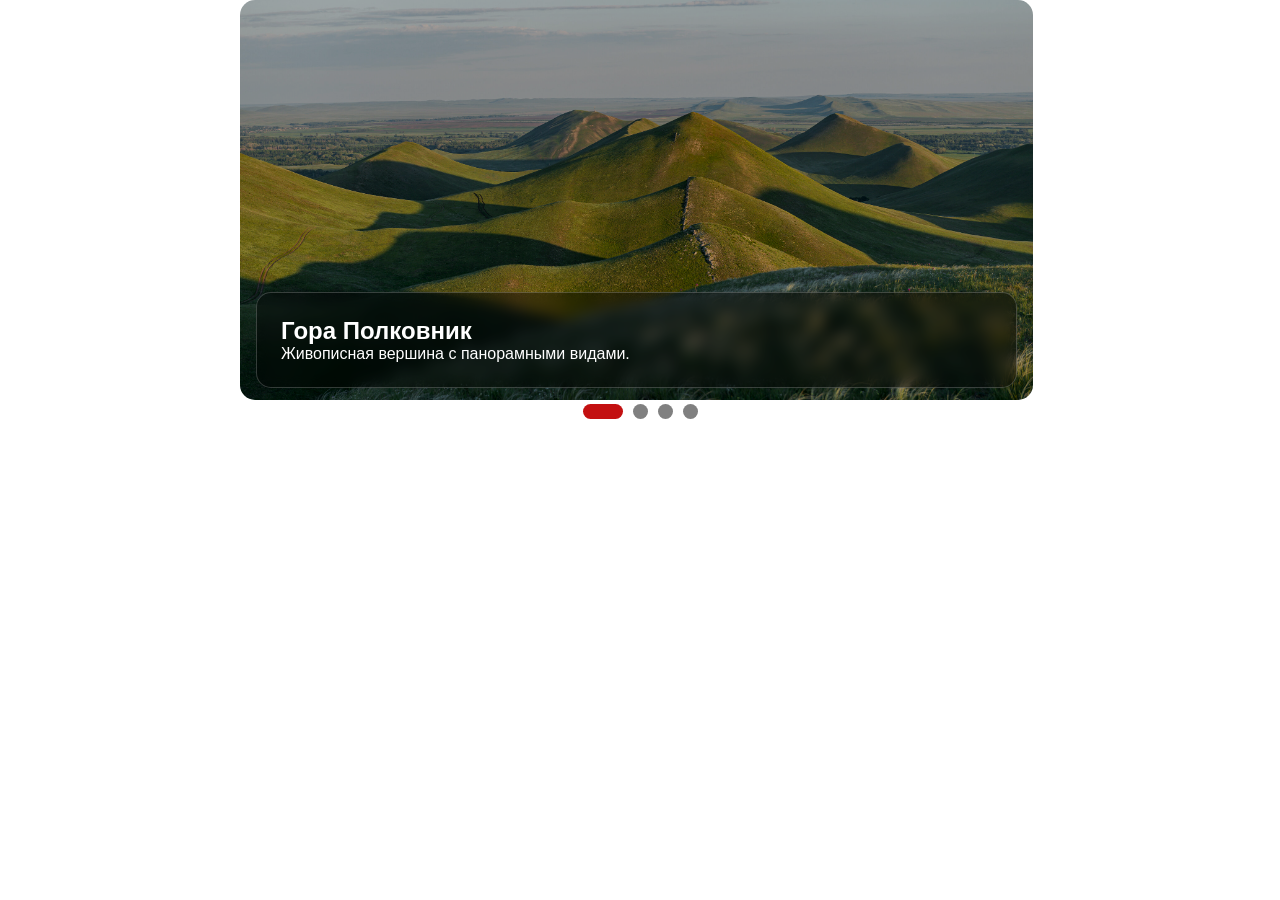
==== index.html @ d5c17374 "init" ====
<!doctype html>
<html lang="en">
  <head>
    <meta charset="UTF-8" />
    <meta name="viewport" content="width=device-width, initial-scale=1.0" />
    <title>Document</title>
    <link rel="stylesheet" href="css/style.css" />
  </head>
  <body>
    <header></header>
    <main>
      <section id="slider-section">
        <div class="slider">
          <input type="radio" name="slide" id="s1" checked />
          <input type="radio" name="slide" id="s2" />
          <input type="radio" name="slide" id="s3" />
          <input type="radio" name="slide" id="s4" />

          <div class="slides">
            <div class="slide">
              <img src="./img/orig.jpg" />
              <div class="text">
                <h2>Гора Полковник</h2>
                <p>Живописная вершина с панорамными видами.</p>
              </div>
            </div>
            <div class="slide">
              <img src="./img/i.webp" />
              <div class="text">
                <h2>Соль-Илецк</h2>
                <p>Известные солёные озёра для отдыха и лечения.</p>
              </div>
            </div>
            <div class="slide">
              <img src="./img/i.webp" />
              <div class="text">
                <h2>Бузулукский бор</h2>
                <p>Уникальный сосновый лес среди степей.</p>
              </div>
            </div>
            <div class="slide">
              <img src="./img/i.webp" />
              <div class="text">
                <h2>Ириклинское водохранилище</h2>
                <p>Популярное место для отдыха у воды.</p>
              </div>
            </div>
          </div>

          <div class="nav">
            <label for="s1"></label>
            <label for="s2"></label>
            <label for="s3"></label>
            <label for="s4"></label>
          </div>
        </div>
      </section>
    </main>
    <footer></footer>
  </body>
</html>
---- css/style.css ----
@import url("./slider.css");
:root {
  --color-accent: #c31011;
  --width-slider: min(90vw, 800px);
  --border-radius: 15px;
}

* {
  margin: 0;
  padding: 0;
  box-sizing: border-box;
}

img {
  border-radius: var(--border-radius);
}

body {
    font-family: 'Segoe UI', Tahoma, Geneva, Verdana, sans-serif;
}
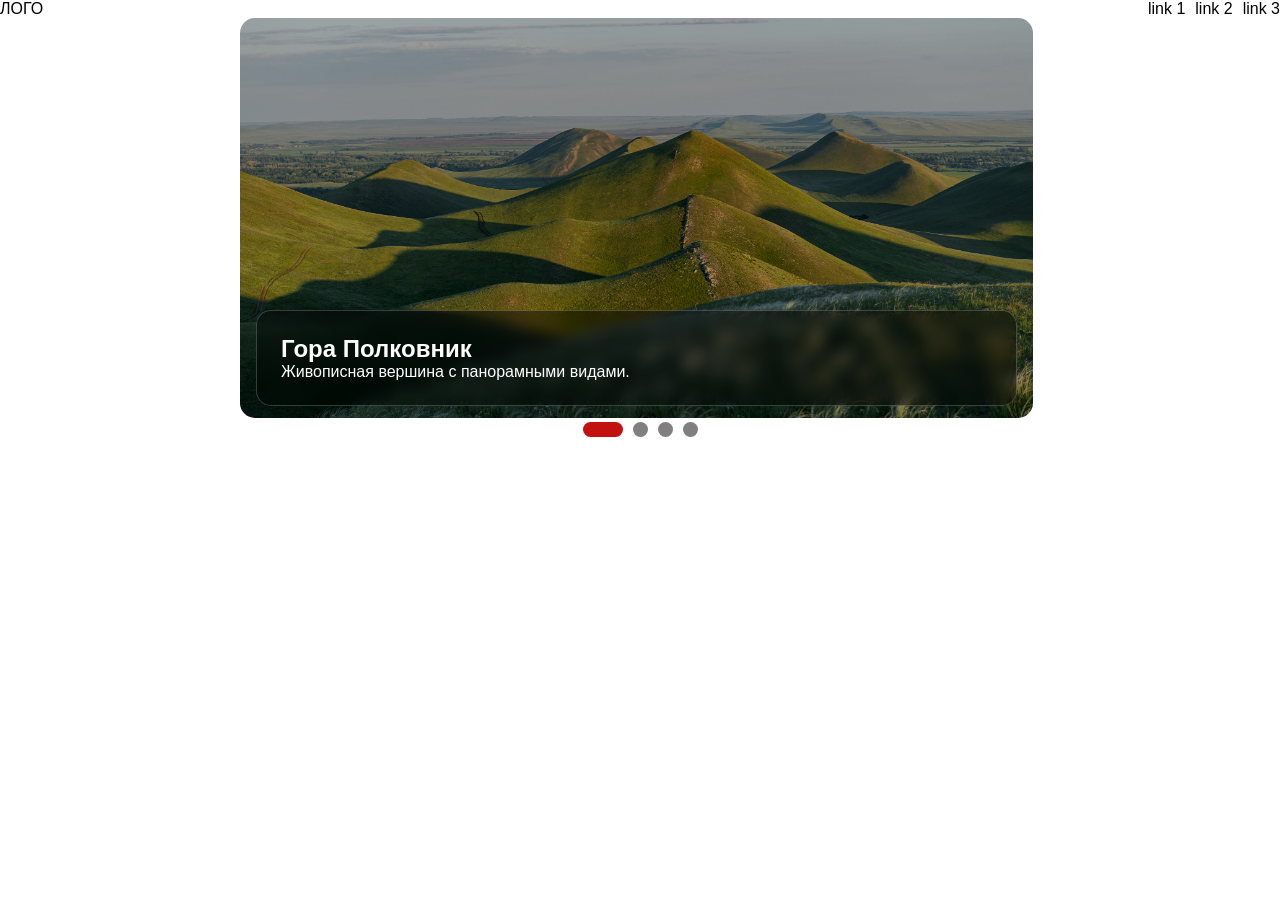
==== commit 61665445: "бургер" ====
--- a/index.html
+++ b/index.html
@@ -7,7 +7,24 @@
     <link rel="stylesheet" href="css/style.css" />
   </head>
   <body>
-    <header></header>
+    <header class="header-section">
+      <div class="">ЛОГО</div>
+      <div class="">
+        <input type="checkbox" name="menu" id="menu" />
+        <label for="menu" class="menu">
+          <span></span>
+          <span></span>
+          <span></span>
+        </label>
+        <nav>
+          <ul>
+            <li>link 1</li>
+            <li>link 2</li>
+            <li>link 3</li>
+          </ul>
+        </nav>
+      </div>
+    </header>
     <main>
       <section id="slider-section">
         <div class="slider">
--- a/css/style.css
+++ b/css/style.css
@@ -16,5 +16,67 @@
 }
 
 body {
-    font-family: 'Segoe UI', Tahoma, Geneva, Verdana, sans-serif;
-}+  font-family: "Segoe UI", Tahoma, Geneva, Verdana, sans-serif;
+}
+
+.header-section {
+  display: flex;
+  align-items: center;
+  justify-content: space-between;
+}
+
+li {
+  list-style: none;
+}
+nav ul {
+  display: flex;
+  gap: 10px;
+}
+.header-section input {
+  display: none;
+}
+
+.header-section span {
+  width: 20px;
+  height: 2px;
+  background-color: var(--color-accent);
+  display: block;
+  border-radius: var(--border-radius);
+  position: relative;
+}
+.header-section span:nth-child(1) {
+  top: 0;
+}
+.header-section span:nth-child(2) {
+  top: 6px;
+}
+.header-section .menu {
+  display: none;
+}
+
+@media (max-width: 700px) {
+  .header-section .menu {
+    display: block;
+    cursor: pointer;
+  }
+
+  nav {
+    display: none;
+  }
+
+  #menu:checked ~ nav {
+    display: block;
+    position: absolute;
+    top: 30px;
+    right: 10px;
+    background: white;
+    padding: 15px;
+    border-radius: var(--border-radius);
+    box-shadow: 0 0 10px rgba(0, 0, 0, 0.2);
+    z-index: 100;
+  }
+
+  nav ul {
+    flex-direction: column;
+  }
+}
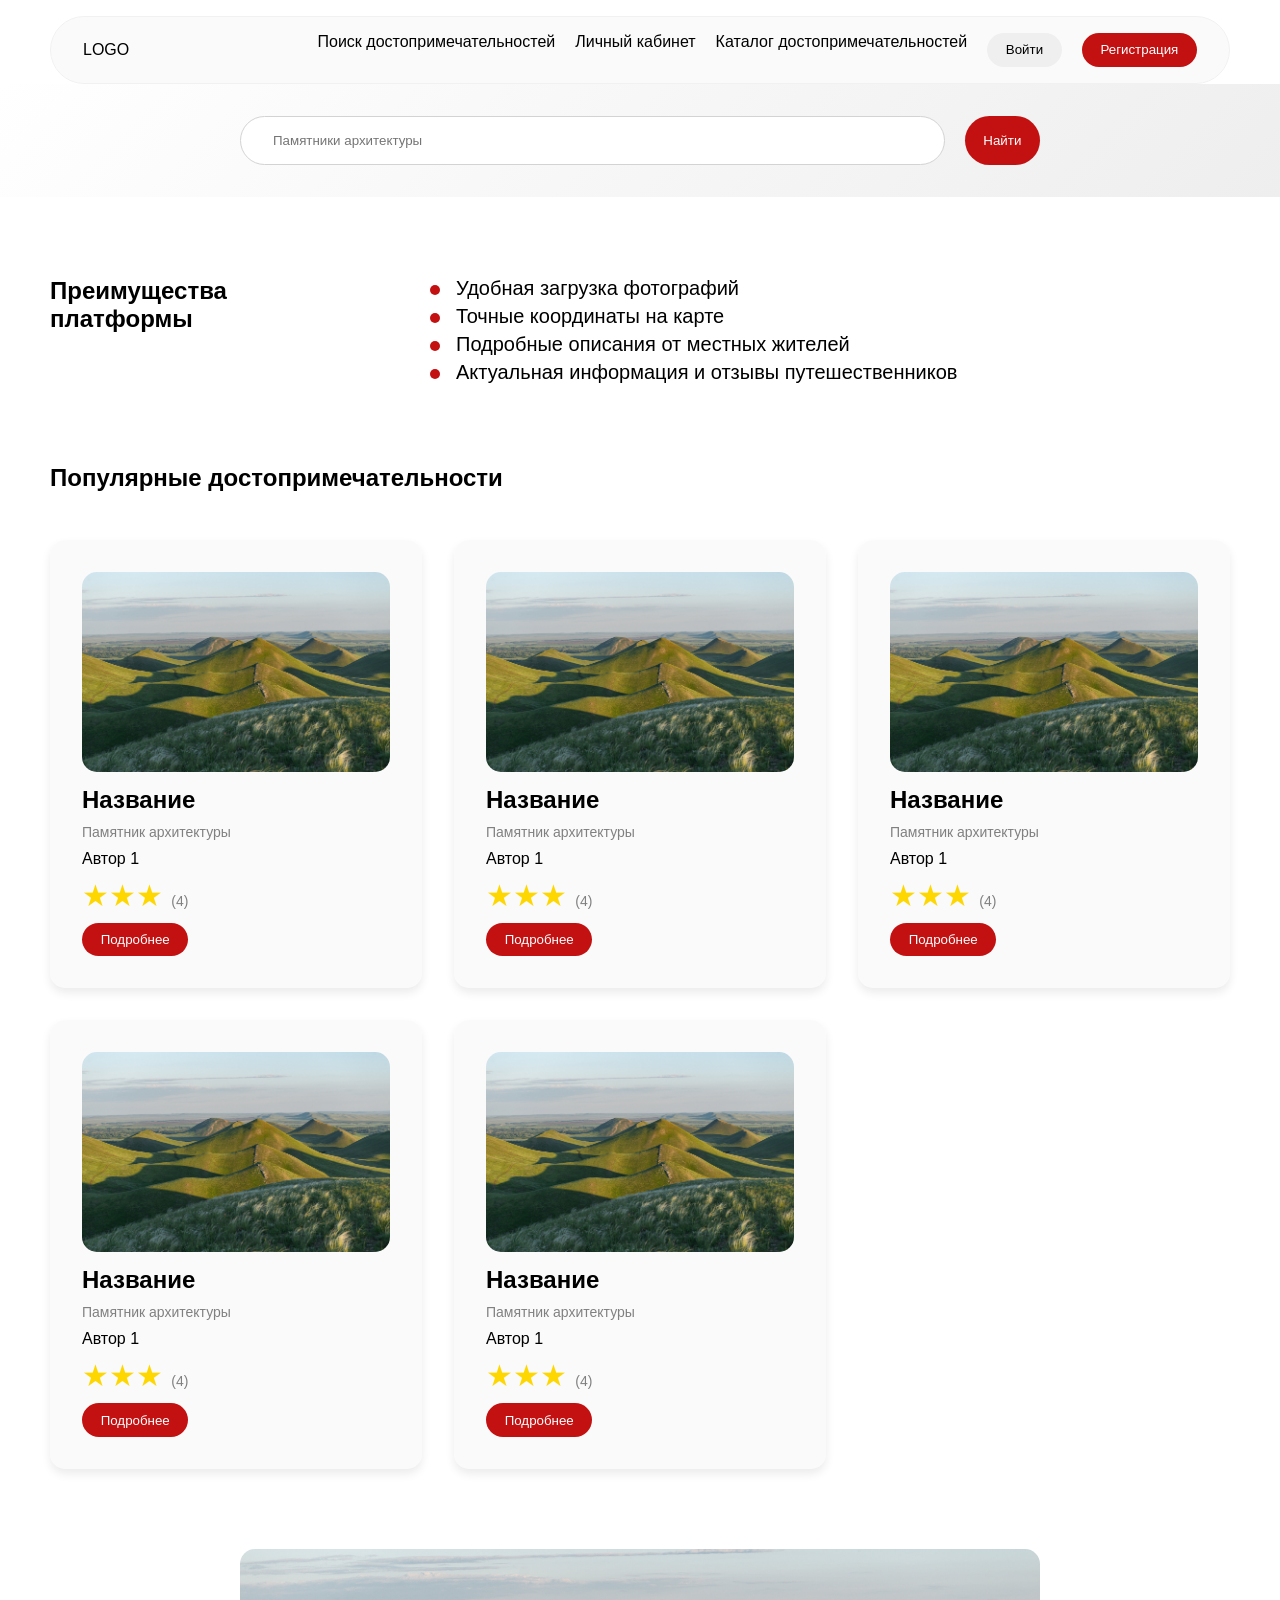
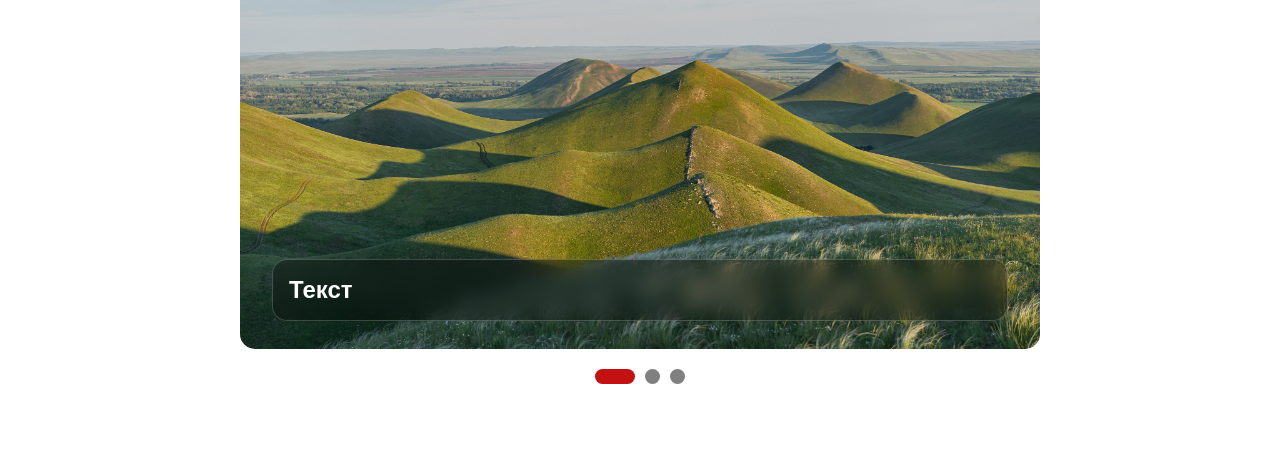
==== commit 6b9712fd: "осмысленный commit" ====
--- a/index.html
+++ b/index.html
@@ -3,72 +3,170 @@
   <head>
     <meta charset="UTF-8" />
     <meta name="viewport" content="width=device-width, initial-scale=1.0" />
-    <title>Document</title>
+    <title>Главная страница</title>
     <link rel="stylesheet" href="css/style.css" />
+    <link rel="stylesheet" href="css/index.css" />
   </head>
   <body>
-    <header class="header-section">
-      <div class="">ЛОГО</div>
-      <div class="">
-        <input type="checkbox" name="menu" id="menu" />
-        <label for="menu" class="menu">
-          <span></span>
-          <span></span>
-          <span></span>
-        </label>
-        <nav>
-          <ul>
-            <li>link 1</li>
-            <li>link 2</li>
-            <li>link 3</li>
-          </ul>
-        </nav>
+    <header>
+      <div class="container">
+        <div id="logo">LOGO</div>
+        <div id="main-nav">
+          <input type="checkbox" name="burger" id="burger" />
+          <label for="burger">
+            <span></span>
+            <span></span>
+            <span></span>
+          </label>
+          <nav>
+            <ul>
+              <li id="go-to-search">
+                <a href="#go-to-search">Поиск достопримечательностей</a>
+              </li>
+              <li id="nav-profile">
+                <a href="./html/profile.html">Личный кабинет</a>
+              </li>
+              <li id="nav-catalog">
+                <a href="./html/catalog.html">Каталог достопримечательностей</a>
+              </li>
+              <li id="nav-login">
+                <a href="/login">
+                  <button>Войти</button>
+                </a>
+              </li>
+              <li id="nav-register">
+                <a href="/register">
+                  <button class="btn-main">Регистрация</button>
+                </a>
+              </li>
+            </ul>
+          </nav>
+        </div>
       </div>
     </header>
     <main>
+      <section id="search-section">
+        <div class="container">
+          <form action="">
+            <input
+              type="search"
+              name="search-input"
+              id="search-input"
+              placeholder="Памятники архитектуры"
+            />
+            <button id="search-button" class="btn-main">Найти</button>
+          </form>
+        </div>
+      </section>
+      <section id="advantages-section">
+        <div class="container">
+          <h1>Преимущества платформы</h1>
+          <ul>
+            <li>Удобная загрузка фотографий</li>
+            <li>Точные координаты на карте</li>
+            <li>Подробные описания от местных жителей</li>
+            <li>Актуальная информация и отзывы путешественников</li>
+          </ul>
+        </div>
+      </section>
+      <section id="popular-section">
+        <div class="container">
+          <h1>Популярные достопримечательности</h1>
+          <div class="popular-grid">
+            <div class="landmark-card">
+              <div class=""><img src="./img/orig.jpg" alt="" /></div>
+              <h2>Название</h2>
+              <p class="secondary">Памятник архитектуры</p>
+              <p>Автор 1</p>
+              <div class="star">
+                &starf;&starf;&starf; <span class="secondary">(4)</span>
+              </div>
+              <a href="./html/landmark.html">
+                <button class="btn-main">Подробнее</button>
+              </a>
+            </div>
+            <div class="landmark-card">
+              <div class=""><img src="./img/orig.jpg" alt="" /></div>
+              <h2>Название</h2>
+              <p class="secondary">Памятник архитектуры</p>
+              <p>Автор 1</p>
+              <div class="star">
+                &starf;&starf;&starf; <span class="secondary">(4)</span>
+              </div>
+              <a href="./html/landmark.html">
+                <button class="btn-main">Подробнее</button>
+              </a>
+            </div>
+            <div class="landmark-card">
+              <div class=""><img src="./img/orig.jpg" alt="" /></div>
+              <h2>Название</h2>
+              <p class="secondary">Памятник архитектуры</p>
+              <p>Автор 1</p>
+              <div class="star">
+                &starf;&starf;&starf; <span class="secondary">(4)</span>
+              </div>
+              <a href="./html/landmark.html">
+                <button class="btn-main">Подробнее</button>
+              </a>
+            </div>
+            <div class="landmark-card">
+              <div class=""><img src="./img/orig.jpg" alt="" /></div>
+              <h2>Название</h2>
+              <p class="secondary">Памятник архитектуры</p>
+              <p>Автор 1</p>
+              <div class="star">
+                &starf;&starf;&starf; <span class="secondary">(4)</span>
+              </div>
+              <a href="./html/landmark.html">
+                <button class="btn-main">Подробнее</button>
+              </a>
+            </div>
+            <div class="landmark-card">
+              <div class=""><img src="./img/orig.jpg" alt="" /></div>
+              <h2>Название</h2>
+              <p class="secondary">Памятник архитектуры</p>
+              <p>Автор 1</p>
+              <div class="star">
+                &starf;&starf;&starf; <span class="secondary">(4)</span>
+              </div>
+              <a href="./html/landmark.html">
+                <button class="btn-main">Подробнее</button>
+              </a>
+            </div>
+          </div>
+        </div>
+      </section>
       <section id="slider-section">
-        <div class="slider">
-          <input type="radio" name="slide" id="s1" checked />
-          <input type="radio" name="slide" id="s2" />
-          <input type="radio" name="slide" id="s3" />
-          <input type="radio" name="slide" id="s4" />
-
-          <div class="slides">
-            <div class="slide">
-              <img src="./img/orig.jpg" />
-              <div class="text">
-                <h2>Гора Полковник</h2>
-                <p>Живописная вершина с панорамными видами.</p>
+        <div class="">
+          <div class="slider">
+            <input type="radio" name="sld" id="s1" checked />
+            <input type="radio" name="sld" id="s2" />
+            <input type="radio" name="sld" id="s3" />
+            <div class="slides">
+              <div class="slide">
+                <img src="./img/orig.jpg" alt="" />
+                <div class="text">
+                  <h1>Текст</h1>
+                </div>
+              </div>
+              <div class="slide">
+                <img src="./img/orig.jpg" alt="" />
+                <div class="text">
+                  <h1>Текст</h1>
+                </div>
+              </div>
+              <div class="slide">
+                <img src="./img/orig.jpg" alt="" />
+                <div class="text">
+                  <h1>Текст</h1>
+                </div>
               </div>
             </div>
-            <div class="slide">
-              <img src="./img/i.webp" />
-              <div class="text">
-                <h2>Соль-Илецк</h2>
-                <p>Известные солёные озёра для отдыха и лечения.</p>
-              </div>
+            <div class="nav">
+              <label for="s1"></label>
+              <label for="s2"></label>
+              <label for="s3"></label>
             </div>
-            <div class="slide">
-              <img src="./img/i.webp" />
-              <div class="text">
-                <h2>Бузулукский бор</h2>
-                <p>Уникальный сосновый лес среди степей.</p>
-              </div>
-            </div>
-            <div class="slide">
-              <img src="./img/i.webp" />
-              <div class="text">
-                <h2>Ириклинское водохранилище</h2>
-                <p>Популярное место для отдыха у воды.</p>
-              </div>
-            </div>
-          </div>
-
-          <div class="nav">
-            <label for="s1"></label>
-            <label for="s2"></label>
-            <label for="s3"></label>
-            <label for="s4"></label>
           </div>
         </div>
       </section>
--- a/css/style.css
+++ b/css/style.css
@@ -1,8 +1,8 @@
-@import url("./slider.css");
 :root {
   --color-accent: #c31011;
   --width-slider: min(90vw, 800px);
   --border-radius: 15px;
+  --slider-width: min(90vw, 800px);
 }
 
 * {
@@ -19,64 +19,55 @@
   font-family: "Segoe UI", Tahoma, Geneva, Verdana, sans-serif;
 }
 
-.header-section {
-  display: flex;
-  align-items: center;
-  justify-content: space-between;
-}
-
 li {
   list-style: none;
 }
-nav ul {
-  display: flex;
-  gap: 10px;
-}
-.header-section input {
-  display: none;
+
+.container {
+  max-width: 1180px;
+  margin: 0 auto;
 }
 
-.header-section span {
-  width: 20px;
-  height: 2px;
-  background-color: var(--color-accent);
-  display: block;
-  border-radius: var(--border-radius);
-  position: relative;
-}
-.header-section span:nth-child(1) {
-  top: 0;
-}
-.header-section span:nth-child(2) {
-  top: 6px;
-}
-.header-section .menu {
-  display: none;
+a {
+  text-decoration: none;
 }
 
-@media (max-width: 700px) {
-  .header-section .menu {
-    display: block;
-    cursor: pointer;
-  }
+button {
+  padding: 0.7em 1.4em;
+  border-radius: calc(infinity * 1px);
+  border: none;
+}
+button:hover {
+  background-color: rgb(230, 230, 230);
+}
 
-  nav {
-    display: none;
-  }
+.btn-main,
+.btn-main:hover {
+  background-color: var(--color-accent);
+  color: white;
+}
+a:hover {
+  color: var(--color-accent);
+}
+input {
+  padding: 0.7em 1.4em;
+  border-radius: calc(infinity * 1px);
+  border: none;
+  outline: none;
+  border: 1px solid rgb(211, 211, 211);
+  width: 100%;
+}
 
-  #menu:checked ~ nav {
-    display: block;
-    position: absolute;
-    top: 30px;
-    right: 10px;
-    background: white;
-    padding: 15px;
-    border-radius: var(--border-radius);
-    box-shadow: 0 0 10px rgba(0, 0, 0, 0.2);
-    z-index: 100;
-  }
+section {
+  margin-bottom: 5rem;
+}
 
-  nav ul {
-    flex-direction: column;
-  }
+.star {
+  color: gold;
+  font-size: 30px;
 }
+
+.secondary {
+  color: gray;
+  font-size: 14px;
+}
--- a/css/index.css
+++ b/css/index.css
@@ -0,0 +1,210 @@
+header .container {
+  display: flex;
+  justify-content: space-between;
+  align-items: center;
+  gap: 10px;
+  border: 1px solid #f1f1f1;
+  border-radius: calc(infinity * 1px);
+  padding: 1rem 2rem;
+  backdrop-filter: blur(10px);
+  background-color: rgba(0, 0, 0, 0.02);
+  margin-top: 1rem;
+}
+
+header ul {
+  display: flex;
+  gap: 20px;
+}
+
+header input#burger {
+  display: none;
+}
+
+header a {
+  color: black;
+}
+
+@media (max-width: 1000px) {
+  header span {
+    display: block;
+    background-color: var(--color-accent);
+    height: 5px;
+    width: 35px;
+    border-radius: var(--border-radius);
+    position: relative;
+  }
+  header span:nth-child(1) {
+    top: -5px;
+  }
+  header span:nth-child(2) {
+    top: 0;
+  }
+  header span:nth-child(3) {
+    top: 5px;
+  }
+  header nav {
+    display: none;
+  }
+  #burger:checked ~ nav {
+    display: block;
+    position: absolute;
+    margin-top: 20px;
+    right: 20px;
+    background-color: white;
+    padding: 1rem;
+    border-radius: var(--border-radius);
+    box-shadow: 5px 0 10px rgba(0, 0, 0, 0.1);
+    min-width: 200px;
+  }
+  header nav ul {
+    display: flex;
+    flex-direction: column;
+    gap: 10px;
+  }
+}
+
+#search-section {
+  background: linear-gradient(
+    135deg,
+    rgb(255, 255, 255) 0%,
+    rgb(238, 238, 238) 100%
+  );
+  padding: 2rem 0;
+}
+#search-section form {
+  display: flex;
+  gap: 20px;
+  max-width: 800px;
+  margin: auto;
+}
+#search-section form input {
+  padding: 1rem 2rem;
+}
+
+#advantages-section .container {
+  display: flex;
+  flex-direction: 2rem;
+  gap: 5rem;
+}
+#advantages-section h1 {
+  max-width: 300px;
+}
+#advantages-section ul {
+  display: flex;
+  flex-direction: column;
+  gap: 5px;
+  font-size: 20px;
+}
+#advantages-section li::before {
+  content: "";
+  width: 10px;
+  height: 10px;
+  background-color: var(--color-accent);
+  display: inline-block;
+  margin-right: 1rem;
+  border-radius: 50%;
+}
+.landmark-card {
+  display: flex;
+  flex-direction: column;
+  gap: 10px;
+  background-color: rgba(0, 0, 0, 0.02);
+  box-shadow: 0 5px 10px rgba(0, 0, 0, 0.08);
+  border-radius: var(--border-radius);
+  padding: 2rem;
+}
+.landmark-card img {
+  height: 200px;
+  width: 100%;
+  object-fit: cover;
+}
+.popular-grid {
+  display: grid;
+  grid-template-columns: repeat(auto-fit, minmax(300px, 1fr));
+  gap: 2rem;
+  margin-top: 3rem;
+}
+
+.slider {
+  max-width: var(--slider-width);
+  overflow: hidden;
+  margin: 0 auto;
+}
+
+.slides {
+  width: 400%;
+  display: flex;
+  gap: 10px;
+  transition: 0.8s;
+}
+.slide {
+  width: 100%;
+  position: relative;
+  max-width: var(--slider-width);
+}
+.slide img {
+  height: 400px;
+  width: 100%;
+  object-fit: cover;
+}
+.slide .text {
+  position: absolute;
+  bottom: 0;
+  right: 0;
+  left: 0;
+  margin: 2rem;
+  color: white;
+  background-color: rgba(0, 0, 0, 0.3);
+  padding: 1rem;
+  border-radius: var(--border-radius);
+  backdrop-filter: blur(10px);
+  border: 1px solid rgba(255, 255, 255, 0.2);
+}
+.nav {
+  display: flex;
+  align-items: center;
+  justify-content: center;
+  gap: 10px;
+  margin-top: 1rem;
+}
+.nav label {
+  background-color: gray;
+  border-radius: calc(infinity * 1px);
+  transition: width 0.1s ease-in;
+  display: block;
+  width: 15px;
+  height: 15px;
+}
+.slider input {
+  display: none;
+}
+
+#s1:checked ~ .slides {
+  transform: translateX(0);
+}
+#s2:checked ~ .slides {
+  transform: translateX(calc(var(--slider-width) * -1));
+}
+#s3:checked ~ .slides {
+  transform: translateX(calc((2 * var(--slider-width) * -1) - 10px));
+}
+
+#s1:checked ~ .nav label[for="s1"],
+#s2:checked ~ .nav label[for="s2"],
+#s3:checked ~ .nav label[for="s3"] {
+  background: var(--color-accent);
+  width: 40px;
+}
+
+@media print {
+    header {
+        display: none;
+    }
+    img, .star {
+        filter: grayscale(1) !important;
+    }
+    body {
+        color: gray;
+    }
+    
+}
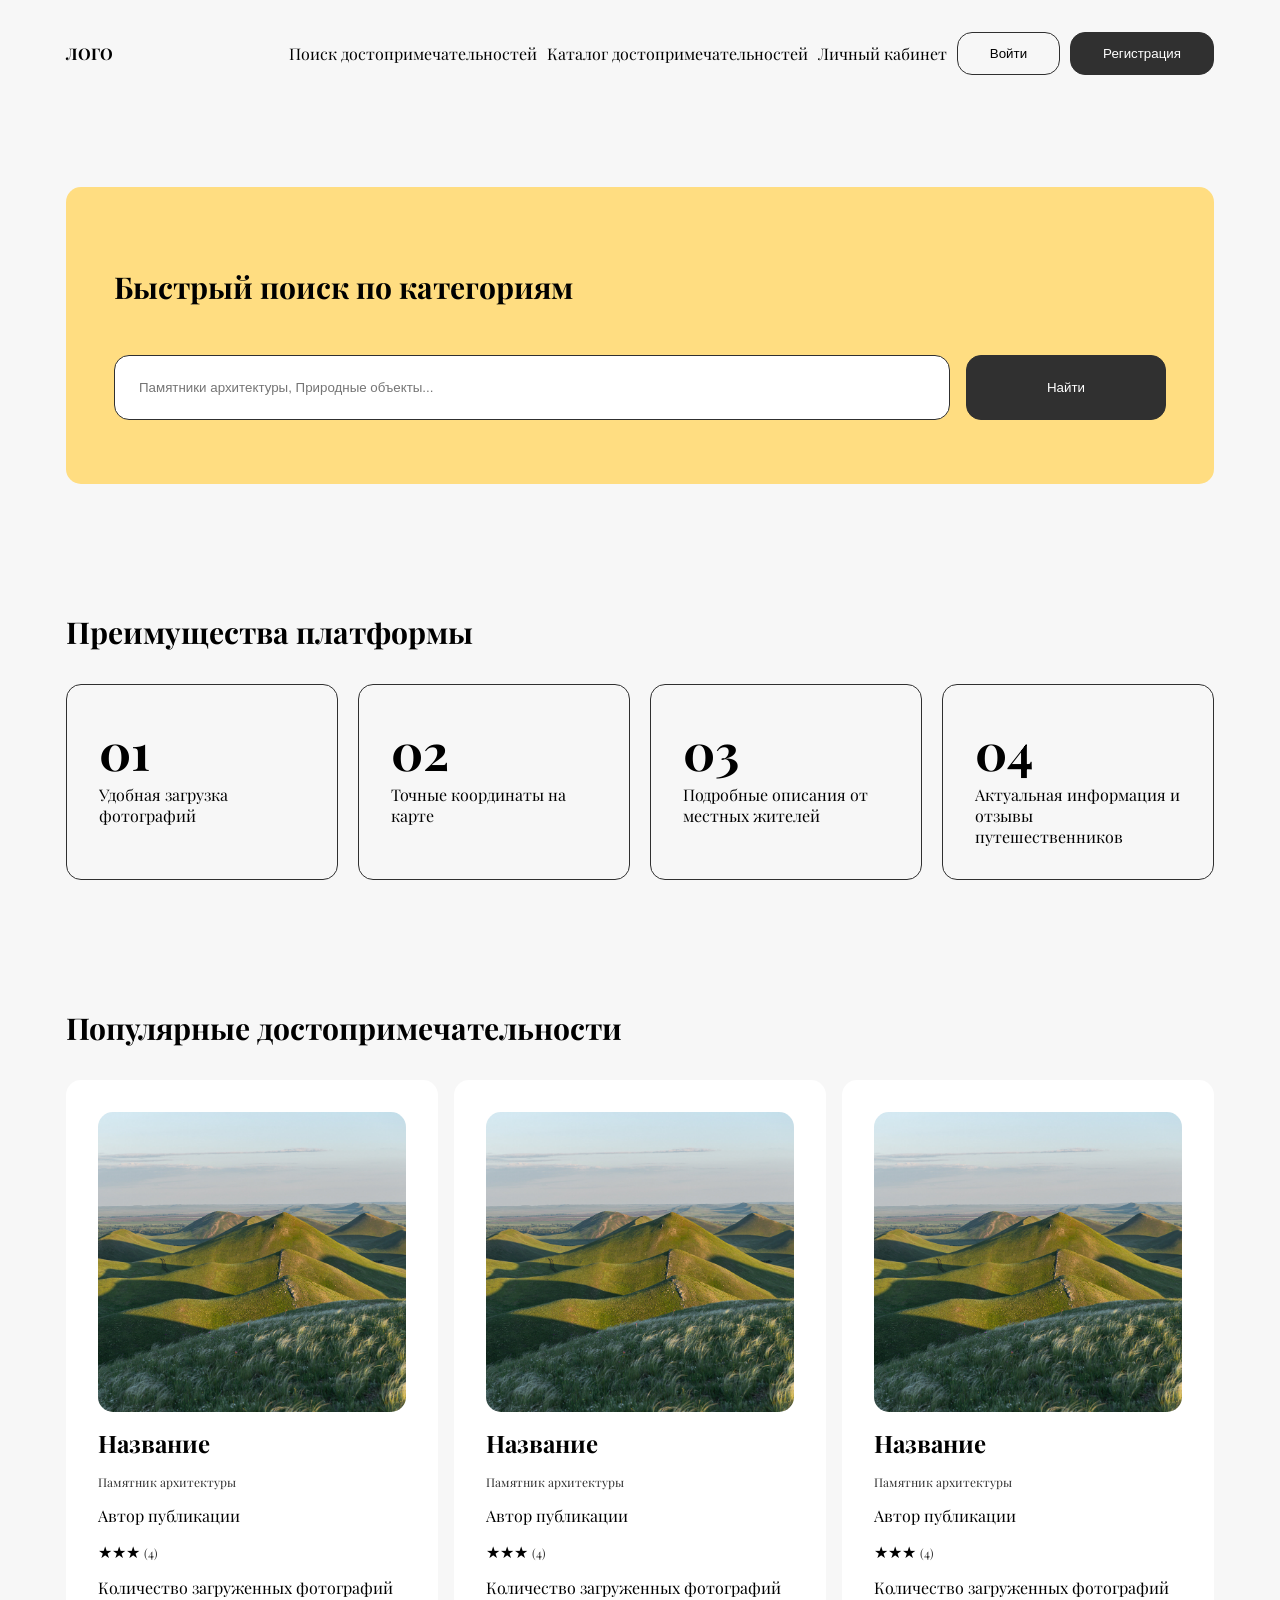
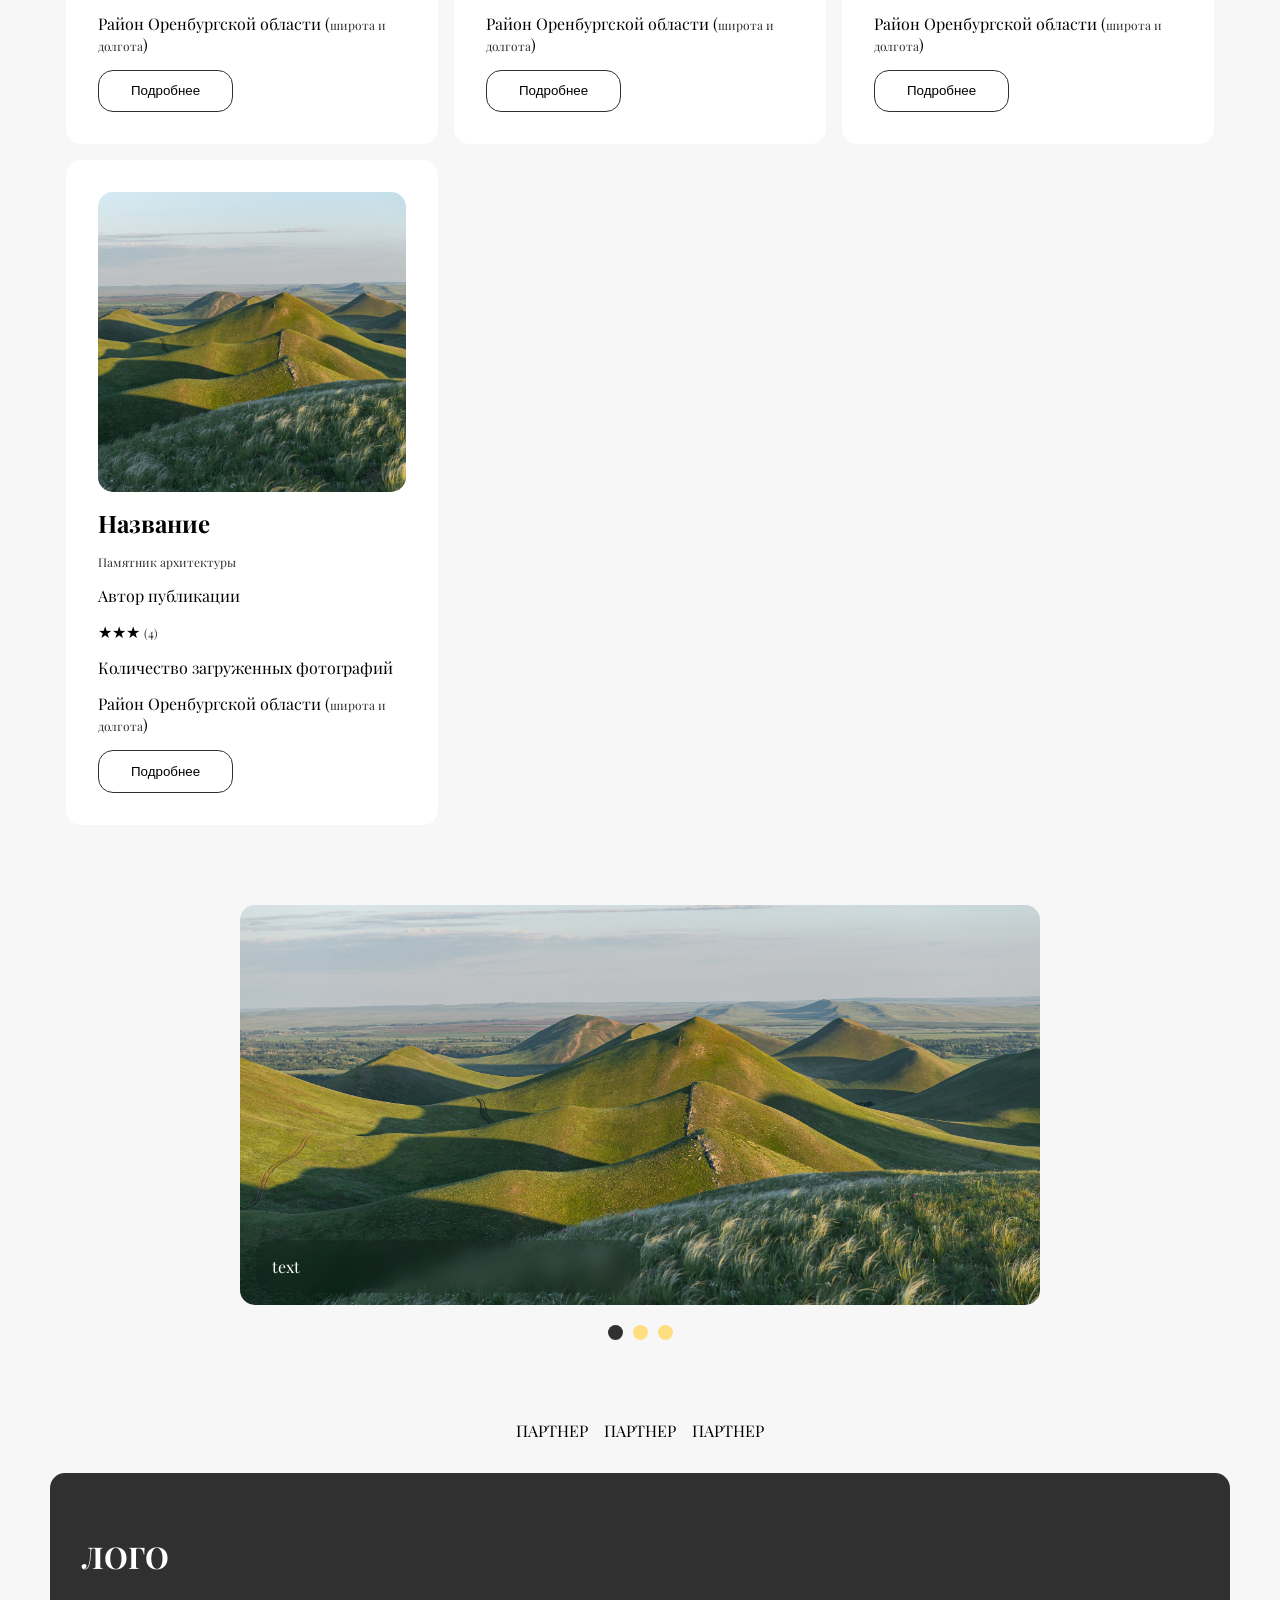
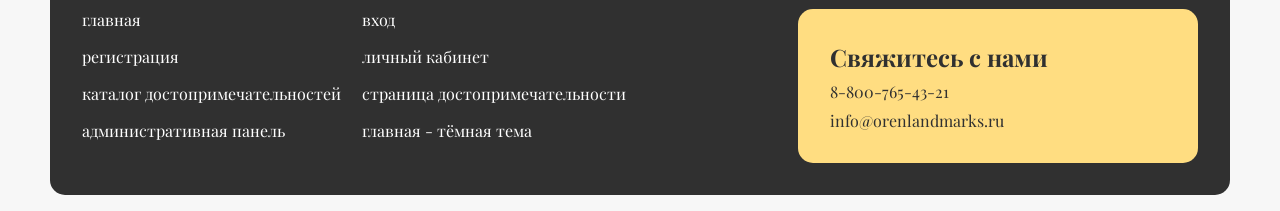
==== commit ad3945f1: "Главная" ====
--- a/index.html
+++ b/index.html
@@ -3,41 +3,35 @@
   <head>
     <meta charset="UTF-8" />
     <meta name="viewport" content="width=device-width, initial-scale=1.0" />
-    <title>Главная страница</title>
+    <title>Document</title>
     <link rel="stylesheet" href="css/style.css" />
     <link rel="stylesheet" href="css/index.css" />
   </head>
   <body>
     <header>
       <div class="container">
-        <div id="logo">LOGO</div>
+        <div id="logo"><strong>ЛОГО</strong></div>
         <div id="main-nav">
           <input type="checkbox" name="burger" id="burger" />
-          <label for="burger">
+          <label for="burger" class="burger-icon">
             <span></span>
             <span></span>
             <span></span>
           </label>
           <nav>
             <ul>
-              <li id="go-to-search">
-                <a href="#go-to-search">Поиск достопримечательностей</a>
-              </li>
-              <li id="nav-profile">
-                <a href="./html/profile.html">Личный кабинет</a>
+              <li id="go-to-serach">
+                <a href="">Поиск достопримечательностей</a>
               </li>
               <li id="nav-catalog">
-                <a href="./html/catalog.html">Каталог достопримечательностей</a>
-              </li>
+                <a href="">Каталог достопримечательностей</a>
+              </li>
+              <li id="nav-profile"><a href="">Личный кабинет</a></li>
               <li id="nav-login">
-                <a href="/login">
-                  <button>Войти</button>
-                </a>
+                <a href=""><button class="btn">Войти</button></a>
               </li>
               <li id="nav-register">
-                <a href="/register">
-                  <button class="btn-main">Регистрация</button>
-                </a>
+                <a href=""><button class="btn-accent">Регистрация</button></a>
               </li>
             </ul>
           </nav>
@@ -47,130 +41,179 @@
     <main>
       <section id="search-section">
         <div class="container">
-          <form action="">
-            <input
-              type="search"
-              name="search-input"
-              id="search-input"
-              placeholder="Памятники архитектуры"
-            />
-            <button id="search-button" class="btn-main">Найти</button>
-          </form>
+          <div class="search-container">
+            <h1>Быстрый поиск по категориям</h1>
+
+            <div class="search-form">
+              <input
+                type="search"
+                name="search-input"
+                id="search-input"
+                placeholder="Памятники архитектуры, Природные объекты..."
+              />
+              <button class="btn-accent" id="search-button">Найти</button>
+            </div>
+          </div>
         </div>
       </section>
       <section id="advantages-section">
         <div class="container">
           <h1>Преимущества платформы</h1>
-          <ul>
-            <li>Удобная загрузка фотографий</li>
-            <li>Точные координаты на карте</li>
-            <li>Подробные описания от местных жителей</li>
-            <li>Актуальная информация и отзывы путешественников</li>
-          </ul>
+          <div class="advantages-items">
+            <div class="advantages-item">
+              <h2>01</h2>
+              <p>Удобная загрузка фотографий</p>
+            </div>
+            <div class="advantages-item">
+              <h2>02</h2>
+              <p>Точные координаты на карте</p>
+            </div>
+            <div class="advantages-item">
+              <h2>03</h2>
+              <p>Подробные описания от местных жителей</p>
+            </div>
+            <div class="advantages-item">
+              <h2>04</h2>
+              <p>Актуальная информация и отзывы путешественников</p>
+            </div>
+          </div>
         </div>
       </section>
       <section id="popular-section">
         <div class="container">
           <h1>Популярные достопримечательности</h1>
-          <div class="popular-grid">
-            <div class="landmark-card">
-              <div class=""><img src="./img/orig.jpg" alt="" /></div>
-              <h2>Название</h2>
-              <p class="secondary">Памятник архитектуры</p>
-              <p>Автор 1</p>
-              <div class="star">
-                &starf;&starf;&starf; <span class="secondary">(4)</span>
-              </div>
-              <a href="./html/landmark.html">
-                <button class="btn-main">Подробнее</button>
-              </a>
-            </div>
-            <div class="landmark-card">
-              <div class=""><img src="./img/orig.jpg" alt="" /></div>
-              <h2>Название</h2>
-              <p class="secondary">Памятник архитектуры</p>
-              <p>Автор 1</p>
-              <div class="star">
-                &starf;&starf;&starf; <span class="secondary">(4)</span>
-              </div>
-              <a href="./html/landmark.html">
-                <button class="btn-main">Подробнее</button>
-              </a>
-            </div>
-            <div class="landmark-card">
-              <div class=""><img src="./img/orig.jpg" alt="" /></div>
-              <h2>Название</h2>
-              <p class="secondary">Памятник архитектуры</p>
-              <p>Автор 1</p>
-              <div class="star">
-                &starf;&starf;&starf; <span class="secondary">(4)</span>
-              </div>
-              <a href="./html/landmark.html">
-                <button class="btn-main">Подробнее</button>
-              </a>
-            </div>
-            <div class="landmark-card">
-              <div class=""><img src="./img/orig.jpg" alt="" /></div>
-              <h2>Название</h2>
-              <p class="secondary">Памятник архитектуры</p>
-              <p>Автор 1</p>
-              <div class="star">
-                &starf;&starf;&starf; <span class="secondary">(4)</span>
-              </div>
-              <a href="./html/landmark.html">
-                <button class="btn-main">Подробнее</button>
-              </a>
-            </div>
-            <div class="landmark-card">
-              <div class=""><img src="./img/orig.jpg" alt="" /></div>
-              <h2>Название</h2>
-              <p class="secondary">Памятник архитектуры</p>
-              <p>Автор 1</p>
-              <div class="star">
-                &starf;&starf;&starf; <span class="secondary">(4)</span>
-              </div>
-              <a href="./html/landmark.html">
-                <button class="btn-main">Подробнее</button>
-              </a>
+          <div class="popular-items">
+            <div class="popular-item" id="landmark-card">
+              <img src="./img/orig.jpg" alt="" />
+              <h2>Название</h2>
+              <p class="secondary">Памятник архитектуры</p>
+              <p>Автор публикации</p>
+              <div class="stars">
+                &starf;&starf;&starf; <span class="secondary">(4)</span>
+              </div>
+              <p>Количество загруженных фотографий</p>
+              <p>
+                Район Оренбургской области (<span class="secondary"
+                  >широта и долгота</span
+                >)
+              </p>
+              <div><button class="btn">Подробнее</button></div>
+            </div>
+            <div class="popular-item" id="landmark-card">
+              <img src="./img/orig.jpg" alt="" />
+              <h2>Название</h2>
+              <p class="secondary">Памятник архитектуры</p>
+              <p>Автор публикации</p>
+              <div class="stars">
+                &starf;&starf;&starf; <span class="secondary">(4)</span>
+              </div>
+              <p>Количество загруженных фотографий</p>
+              <p>
+                Район Оренбургской области (<span class="secondary"
+                  >широта и долгота</span
+                >)
+              </p>
+              <div><button class="btn">Подробнее</button></div>
+            </div>
+            <div class="popular-item" id="landmark-card">
+              <img src="./img/orig.jpg" alt="" />
+              <h2>Название</h2>
+              <p class="secondary">Памятник архитектуры</p>
+              <p>Автор публикации</p>
+              <div class="stars">
+                &starf;&starf;&starf; <span class="secondary">(4)</span>
+              </div>
+              <p>Количество загруженных фотографий</p>
+              <p>
+                Район Оренбургской области (<span class="secondary"
+                  >широта и долгота</span
+                >)
+              </p>
+              <div><button class="btn">Подробнее</button></div>
+            </div>
+            <div class="popular-item" id="landmark-card">
+              <img src="./img/orig.jpg" alt="" />
+              <h2>Название</h2>
+              <p class="secondary">Памятник архитектуры</p>
+              <p>Автор публикации</p>
+              <div class="stars">
+                &starf;&starf;&starf; <span class="secondary">(4)</span>
+              </div>
+              <p>Количество загруженных фотографий</p>
+              <p>
+                Район Оренбургской области (<span class="secondary"
+                  >широта и долгота</span
+                >)
+              </p>
+              <div><button class="btn">Подробнее</button></div>
             </div>
           </div>
         </div>
       </section>
       <section id="slider-section">
-        <div class="">
-          <div class="slider">
-            <input type="radio" name="sld" id="s1" checked />
-            <input type="radio" name="sld" id="s2" />
-            <input type="radio" name="sld" id="s3" />
-            <div class="slides">
-              <div class="slide">
-                <img src="./img/orig.jpg" alt="" />
-                <div class="text">
-                  <h1>Текст</h1>
-                </div>
-              </div>
-              <div class="slide">
-                <img src="./img/orig.jpg" alt="" />
-                <div class="text">
-                  <h1>Текст</h1>
-                </div>
-              </div>
-              <div class="slide">
-                <img src="./img/orig.jpg" alt="" />
-                <div class="text">
-                  <h1>Текст</h1>
-                </div>
-              </div>
-            </div>
-            <div class="nav">
-              <label for="s1"></label>
-              <label for="s2"></label>
-              <label for="s3"></label>
-            </div>
-          </div>
+        <div class="slider">
+          <input type="radio" name="sld" id="s1" checked />
+          <input type="radio" name="sld" id="s2" />
+          <input type="radio" name="sld" id="s3" />
+
+          <div class="slides">
+            <div class="slide">
+              <img src="./img/orig.jpg" alt="" />
+              <div class="sld-text">
+                <p>text</p>
+              </div>
+            </div>
+            <div class="slide">
+              <img src="./img/orig.jpg" alt="" />
+              <div class="sld-text">
+                <p>text 2</p>
+              </div>
+            </div>
+            <div class="slide">
+              <img src="./img/orig.jpg" alt="" />
+              <div class="sld-text">
+                <p>text 3</p>
+              </div>
+            </div>
+          </div>
+          <div class="sld-nav">
+            <label for="s1"></label>
+            <label for="s2"></label>
+            <label for="s3"></label>
+          </div>
+        </div>
+      </section>
+      <section id="partners-section">
+        <div class="container">
+          <p>ПАРТНЕР</p>
+          <p>ПАРТНЕР</p>
+          <p>ПАРТНЕР</p>
         </div>
       </section>
     </main>
-    <footer></footer>
+    <footer id="footer">
+      <div class="container">
+        <h1><strong>ЛОГО</strong></h1>
+        <div class="footer-menu">
+          <nav>
+            <ul>
+              <li><a href="">главная</a></li>
+              <li><a href="">вход</a></li>
+              <li><a href="">регистрация</a></li>
+              <li><a href="">личный кабинет</a></li>
+              <li><a href="">каталог достопримечательностей</a></li>
+              <li><a href="">страница достопримечательности</a></li>
+              <li><a href="">административная панель</a></li>
+              <li><a href="">главная - тёмная тема</a></li>
+            </ul>
+          </nav>
+          <div class="contacts">
+            <h2>Свяжитесь с нами</h2>
+            <a href="tel:+78007654321">8-800-765-43-21</a>
+            <a href="mailto:info@orenlandmarks.ru">info@orenlandmarks.ru</a>
+          </div>
+        </div>
+      </div>
+    </footer>
   </body>
 </html>
--- a/css/style.css
+++ b/css/style.css
@@ -1,73 +1,114 @@
 :root {
-  --color-accent: #c31011;
-  --width-slider: min(90vw, 800px);
-  --border-radius: 15px;
-  --slider-width: min(90vw, 800px);
+  /* Цвета */
+  --color-bg: #f7f7f7;
+  --color-accent: #ffdd81;
+  --color-accent-gray: #303030;
+  --color-white: #ffffff;
+  --color-black: #000000;
+
+  /* Границы */
+  --border-radius-15: 15px;
+  --border-radius-full: calc(infinity * 1px);
+  --border: 1px solid var(--color-accent-gray);
+
+  --width-slider: min(800px, 90vw);
+  --box-shadow: 0 5px 10px rgba(0, 0, 0, 0.1);
 }
 
+a {
+  color: var(--color-black);
+  text-decoration: none;
+}
+a:hover {
+  text-decoration: underline;
+}
+.container {
+  max-width: 1180px;
+  margin: 0 auto;
+  padding: 1rem;
+}
 * {
+  padding: 0;
   margin: 0;
-  padding: 0;
   box-sizing: border-box;
 }
-
-img {
-  border-radius: var(--border-radius);
+@font-face {
+  font-family: "PlayfairDisplay-Italic";
+  src: url("../fonts/PlayfairDisplay-Italic-VariableFont_wght.ttf");
+}
+@font-face {
+  font-family: "PlayfairDisplay-VariableFont";
+  src: url("../fonts/PlayfairDisplay-VariableFont_wght.ttf");
+}
+body {
+  font-family: "PlayfairDisplay-VariableFont";
+  background-color: var(--color-bg);
+}
+.tgf-italic {
+  font-family: "PlayfairDisplay-Italic";
 }
 
-body {
-  font-family: "Segoe UI", Tahoma, Geneva, Verdana, sans-serif;
+.btn-accent {
+  border: var(--border);
+  padding: 0.8rem 2rem;
+  border-radius: var(--border-radius-15);
+  background-color: var(--color-accent-gray);
+  transition: 0.1;
+  color: var(--color-white);
+}
+.btn-accent:hover {
+  background-color: var(--color-black);
+  color: var(--color-white);
 }
 
+.btn {
+  border: var(--border);
+  padding: 0.8rem 2rem;
+  border-radius: var(--border-radius-15);
+  background-color: transparent;
+  transition: 0.1;
+}
+.btn:hover {
+  background-color: var(--color-accent-gray);
+  color: var(--color-white);
+}
+
+input {
+  border: var(--border);
+  padding: 0.8rem 2rem;
+  border-radius: var(--border-radius-15);
+  background-color: var(--color-white);
+  transition: 0.1;
+  outline: none;
+}
+.wdth-400 {
+  max-width: 400px;
+}
+
+h1 {
+  padding: 2rem 0;
+  font-size: max(30px, 12px);
+}
+.secondary {
+  color: #303030;
+  font-size: 12px;
+}
+
+.text-accent {
+  color: var(--color-accent);
+}
+img {
+  width: 100%;
+}
+section {
+  margin-top: 4rem;
+}
+
+@media (max-width: 1000px) {
+  h1 {
+    font-size: 25px;
+  }
+}
 li {
   list-style: none;
 }
-
-.container {
-  max-width: 1180px;
-  margin: 0 auto;
-}
-
-a {
-  text-decoration: none;
-}
-
-button {
-  padding: 0.7em 1.4em;
-  border-radius: calc(infinity * 1px);
-  border: none;
-}
-button:hover {
-  background-color: rgb(230, 230, 230);
-}
-
-.btn-main,
-.btn-main:hover {
-  background-color: var(--color-accent);
-  color: white;
-}
-a:hover {
-  color: var(--color-accent);
-}
-input {
-  padding: 0.7em 1.4em;
-  border-radius: calc(infinity * 1px);
-  border: none;
-  outline: none;
-  border: 1px solid rgb(211, 211, 211);
-  width: 100%;
-}
-
-section {
-  margin-bottom: 5rem;
-}
-
-.star {
-  color: gold;
-  font-size: 30px;
-}
-
-.secondary {
-  color: gray;
-  font-size: 14px;
-}
--- a/css/index.css
+++ b/css/index.css
@@ -1,210 +1,225 @@
+header {
+  padding: 1rem 0;
+}
+header li {
+  list-style: none;
+}
+header input {
+  display: none;
+}
+header nav ul {
+  display: flex;
+  align-items: center;
+  gap: 10px;
+}
 header .container {
   display: flex;
+  align-items: center;
   justify-content: space-between;
-  align-items: center;
-  gap: 10px;
-  border: 1px solid #f1f1f1;
-  border-radius: calc(infinity * 1px);
-  padding: 1rem 2rem;
-  backdrop-filter: blur(10px);
-  background-color: rgba(0, 0, 0, 0.02);
-  margin-top: 1rem;
-}
-
-header ul {
-  display: flex;
-  gap: 20px;
-}
-
-header input#burger {
-  display: none;
-}
-
-header a {
-  color: black;
 }
 
 @media (max-width: 1000px) {
-  header span {
-    display: block;
-    background-color: var(--color-accent);
-    height: 5px;
-    width: 35px;
-    border-radius: var(--border-radius);
-    position: relative;
-  }
-  header span:nth-child(1) {
-    top: -5px;
-  }
-  header span:nth-child(2) {
-    top: 0;
-  }
-  header span:nth-child(3) {
-    top: 5px;
-  }
   header nav {
     display: none;
+  }
+  .burger-icon span {
+    display: block;
+    width: 30px;
+    height: 3px;
+    background-color: var(--color-accent-gray);
+    border-radius: var(--border-radius-15);
+    position: relative;
+  }
+  .burger-icon span:nth-child(1) {
+    top: -5px;
+  }
+  .burger-icon span:nth-child(2) {
+    top: 0;
+  }
+  .burger-icon span:nth-child(3) {
+    top: 5px;
   }
   #burger:checked ~ nav {
     display: block;
     position: absolute;
-    margin-top: 20px;
+    top: 80px;
     right: 20px;
-    background-color: white;
-    padding: 1rem;
-    border-radius: var(--border-radius);
-    box-shadow: 5px 0 10px rgba(0, 0, 0, 0.1);
-    min-width: 200px;
-  }
-  header nav ul {
+  }
+  #burger:checked ~ nav ul {
     display: flex;
     flex-direction: column;
     gap: 10px;
-  }
-}
-
-#search-section {
-  background: linear-gradient(
-    135deg,
-    rgb(255, 255, 255) 0%,
-    rgb(238, 238, 238) 100%
-  );
-  padding: 2rem 0;
-}
-#search-section form {
-  display: flex;
+    background-color: var(--color-white);
+    padding: 1rem;
+    border-radius: var(--border-radius-15);
+    box-shadow: var(--box-shadow);
+  }
+}
+
+/* ===============================
+Поиск
+=============================== */
+.search-container {
+  background-color: var(--color-accent);
+  padding: 3rem;
+  border-radius: var(--border-radius-15);
+}
+.search-form {
+  padding: 1rem 0;
+  display: grid;
+  grid-template-columns: 1fr 200px;
+  gap: 1rem;
+}
+.search-form input,
+.search-form .btn-accent {
+  padding: 1.5rem;
+  width: 100%;
+}
+@media (max-width: 1000px) {
+  .search-form {
+    grid-template-columns: 1fr;
+  }
+}
+.advantages-items h2 {
+  font-size: 50px;
+}
+.advantages-items {
+  display: grid;
+  grid-template-columns: repeat(4, 1fr);
   gap: 20px;
-  max-width: 800px;
-  margin: auto;
-}
-#search-section form input {
-  padding: 1rem 2rem;
-}
-
-#advantages-section .container {
-  display: flex;
-  flex-direction: 2rem;
-  gap: 5rem;
-}
-#advantages-section h1 {
-  max-width: 300px;
-}
-#advantages-section ul {
+}
+.advantages-item {
+  border: var(--border);
+  border-radius: var(--border-radius-15);
+  padding: 2rem;
+}
+@media (max-width: 1000px) {
+  .advantages-items {
+    grid-template-columns: repeat(1, 1fr);
+  }
+}
+
+.popular-items {
+  display: grid;
+  gap: 1rem;
+  grid-template-columns: repeat(auto-fit, minmax(300px, 1fr));
+}
+.popular-item {
+  background-color: var(--color-white);
+  padding: 2rem;
+  border-radius: var(--border-radius-15);
+
   display: flex;
   flex-direction: column;
-  gap: 5px;
-  font-size: 20px;
-}
-#advantages-section li::before {
-  content: "";
-  width: 10px;
-  height: 10px;
-  background-color: var(--color-accent);
-  display: inline-block;
-  margin-right: 1rem;
-  border-radius: 50%;
-}
-.landmark-card {
-  display: flex;
-  flex-direction: column;
-  gap: 10px;
-  background-color: rgba(0, 0, 0, 0.02);
-  box-shadow: 0 5px 10px rgba(0, 0, 0, 0.08);
-  border-radius: var(--border-radius);
-  padding: 2rem;
-}
-.landmark-card img {
-  height: 200px;
+  gap: 15px;
+}
+.popular-item img {
+  height: 300px;
   width: 100%;
   object-fit: cover;
-}
-.popular-grid {
-  display: grid;
-  grid-template-columns: repeat(auto-fit, minmax(300px, 1fr));
-  gap: 2rem;
-  margin-top: 3rem;
+  border-radius: var(--border-radius-15);
 }
 
 .slider {
-  max-width: var(--slider-width);
+  max-width: var(--width-slider);
   overflow: hidden;
-  margin: 0 auto;
-}
-
+  margin: auto;
+}
 .slides {
-  width: 400%;
   display: flex;
   gap: 10px;
-  transition: 0.8s;
-}
-.slide {
-  width: 100%;
+  width: 300%;
   position: relative;
-  max-width: var(--slider-width);
-}
-.slide img {
+  transition: 0.3s;
+}
+
+.slides img {
+  border-radius: var(--border-radius-15);
   height: 400px;
-  width: 100%;
+  width: var(--width-slider);
   object-fit: cover;
 }
-.slide .text {
+.sld-text {
   position: absolute;
   bottom: 0;
-  right: 0;
-  left: 0;
-  margin: 2rem;
-  color: white;
-  background-color: rgba(0, 0, 0, 0.3);
+  width: max(30vw, 200px);
+  margin: 1rem;
+  backdrop-filter: blur(10px);
+  background-color: rgba(0, 0, 0, 0.1);
+  border-radius: var(--border-radius-15);
   padding: 1rem;
-  border-radius: var(--border-radius);
-  backdrop-filter: blur(10px);
-  border: 1px solid rgba(255, 255, 255, 0.2);
-}
-.nav {
+  color: var(--color-white);
+}
+.sld-nav {
   display: flex;
   align-items: center;
   justify-content: center;
   gap: 10px;
   margin-top: 1rem;
 }
-.nav label {
-  background-color: gray;
-  border-radius: calc(infinity * 1px);
-  transition: width 0.1s ease-in;
-  display: block;
+
+.sld-nav label {
+  display: inline-block;
   width: 15px;
   height: 15px;
-}
-.slider input {
+  border-radius: var(--border-radius-full);
+  background-color: var(--color-accent);
+}
+#slider-section input {
   display: none;
+}
+#s1:checked ~ .sld-nav label[for="s1"],
+#s2:checked ~ .sld-nav label[for="s2"],
+#s3:checked ~ .sld-nav label[for="s3"] {
+  background-color: var(--color-accent-gray);
 }
 
 #s1:checked ~ .slides {
   transform: translateX(0);
 }
 #s2:checked ~ .slides {
-  transform: translateX(calc(var(--slider-width) * -1));
+  transform: translateX(calc(var(--width-slider) * -1));
 }
 #s3:checked ~ .slides {
-  transform: translateX(calc((2 * var(--slider-width) * -1) - 10px));
-}
-
-#s1:checked ~ .nav label[for="s1"],
-#s2:checked ~ .nav label[for="s2"],
-#s3:checked ~ .nav label[for="s3"] {
-  background: var(--color-accent);
-  width: 40px;
-}
-
-@media print {
-    header {
-        display: none;
-    }
-    img, .star {
-        filter: grayscale(1) !important;
-    }
-    body {
-        color: gray;
-    }
-    
-}+  transform: translateX(calc((2 * var(--width-slider) * -1) - 20px));
+}
+
+#partners-section .container {
+  display: flex;
+  align-items: center;
+  justify-content: center;
+  gap: 1rem;
+}
+
+footer .container {
+  background-color: var(--color-accent-gray);
+  padding: 2rem;
+  color: var(--color-white);
+  border-radius: var(--border-radius-15);
+  margin: 1rem auto;
+}
+footer .container a {
+  color: var(--color-white);
+}
+.footer-menu {
+  display: flex;
+  gap: 1rem;
+  justify-content: space-between;
+}
+footer .contacts {
+  background-color: var(--color-accent);
+  padding: 2rem;
+  border-radius: var(--border-radius-15);
+  color: var(--color-accent-gray);
+  min-width: 400px;
+}
+footer .contacts a {
+  color: var(--color-accent-gray);
+  display: block;
+  padding-top: 0.5rem;
+}
+.footer-menu ul {
+  display: grid;
+  grid-template-columns: repeat(2, 1fr);
+  gap: 1rem;
+}
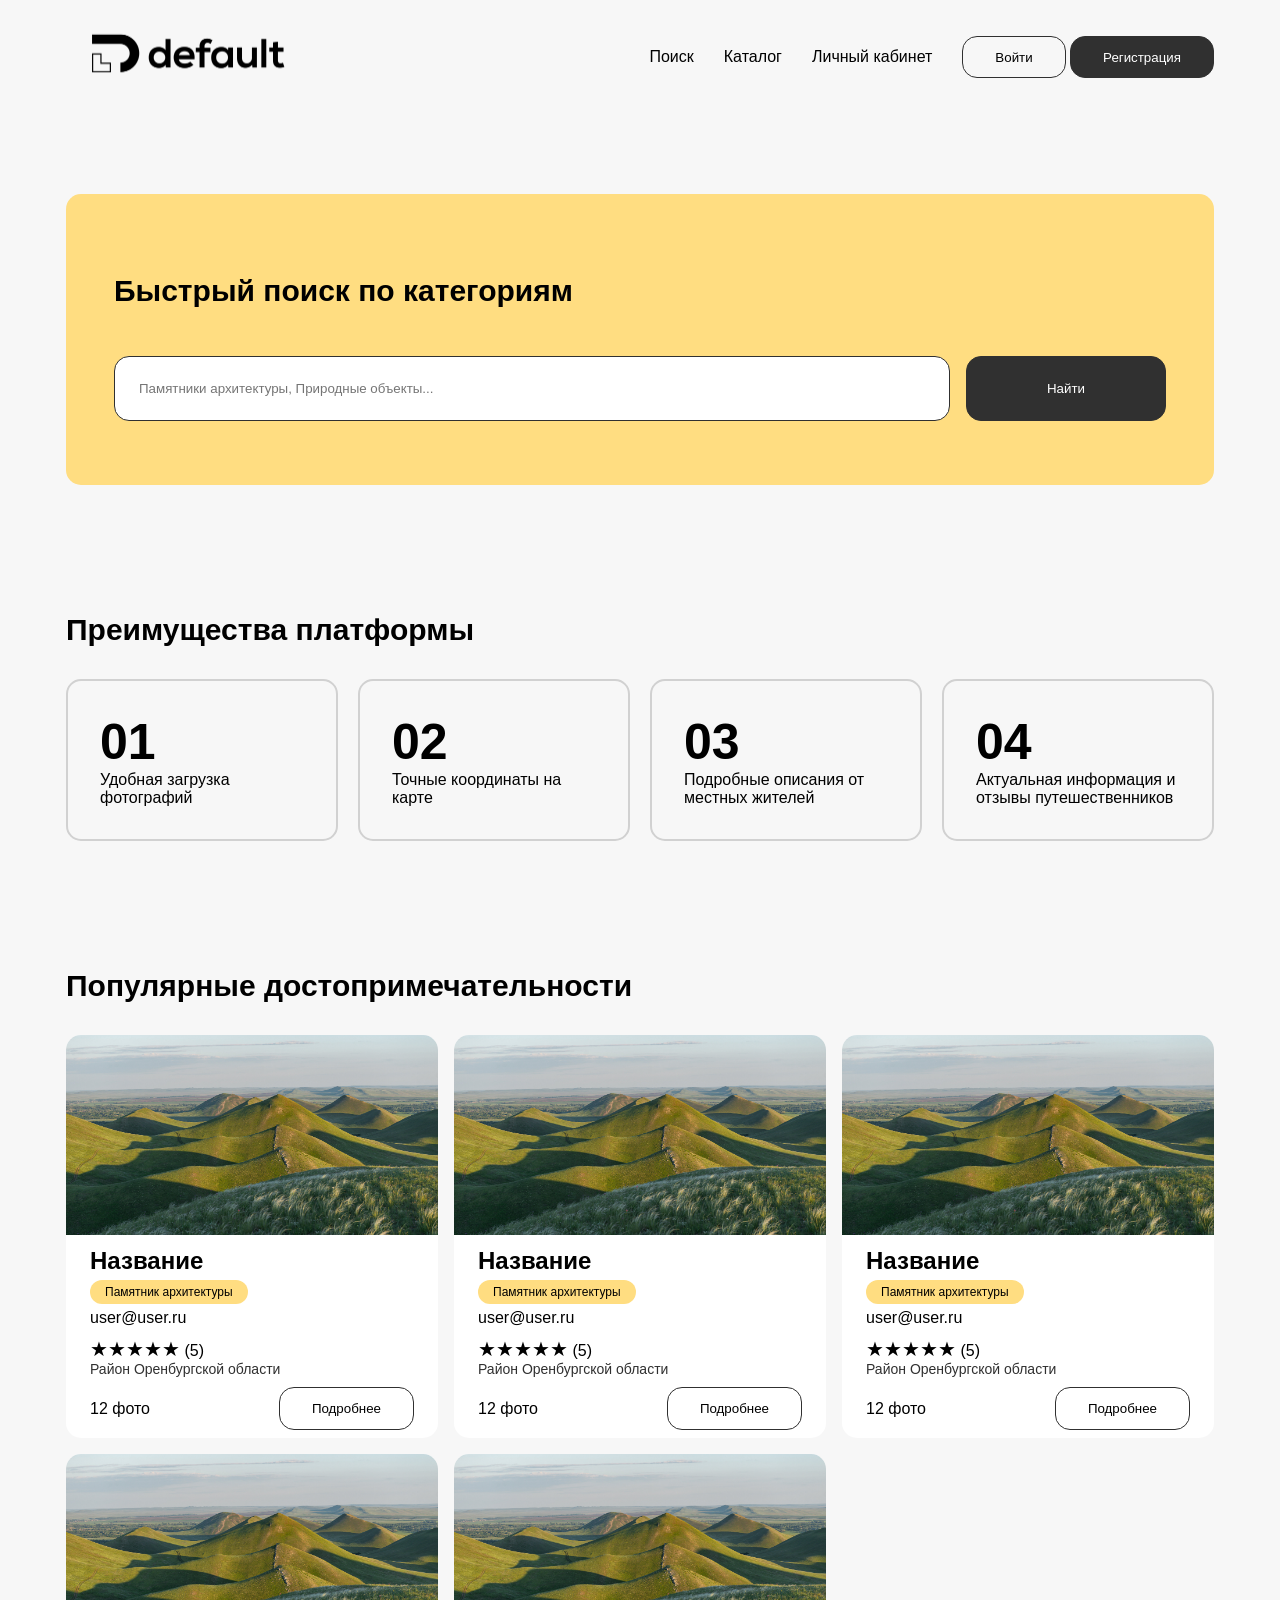
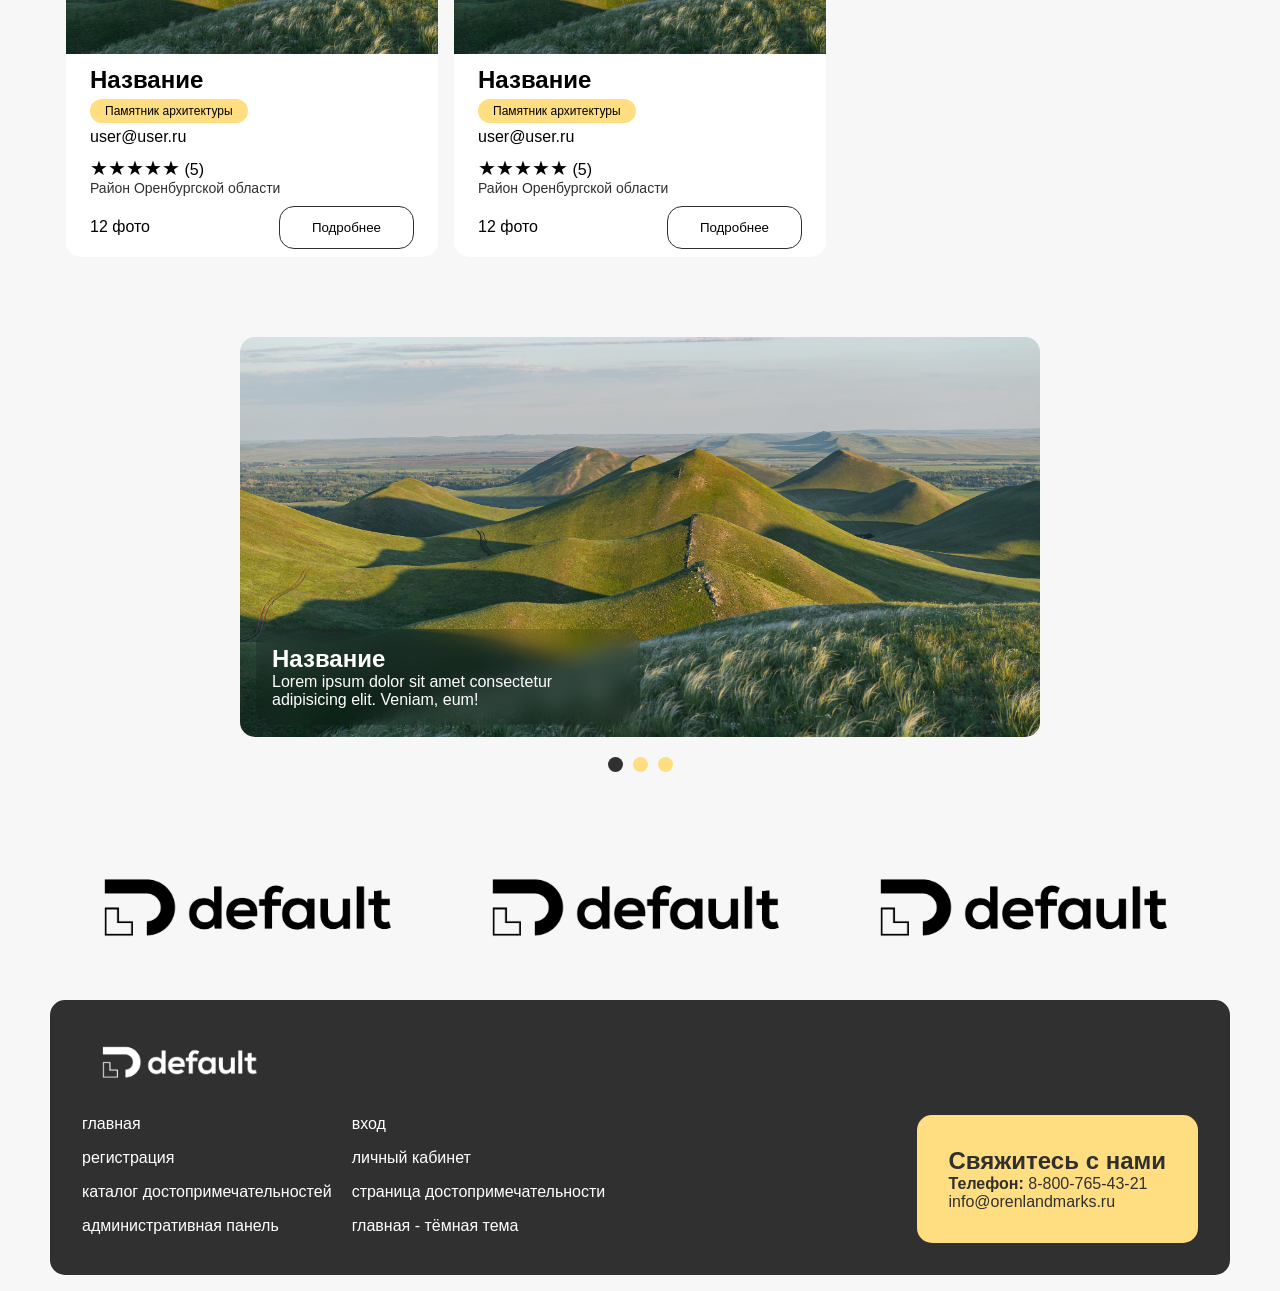
==== commit 5edc76be: "Профиль" ====
--- a/index.html
+++ b/index.html
@@ -10,7 +10,7 @@
   <body>
     <header>
       <div class="container">
-        <div id="logo"><strong>ЛОГО</strong></div>
+        <div id="logo" class="logo"><img src="./img/logo.png" alt="" /></div>
         <div id="main-nav">
           <input type="checkbox" name="burger" id="burger" />
           <label for="burger" class="burger-icon">
@@ -21,23 +21,26 @@
           <nav>
             <ul>
               <li id="go-to-serach">
-                <a href="">Поиск достопримечательностей</a>
+                <a href="">Поиск</a>
               </li>
               <li id="nav-catalog">
-                <a href="">Каталог достопримечательностей</a>
+                <a href="">Каталог</a>
               </li>
               <li id="nav-profile"><a href="">Личный кабинет</a></li>
-              <li id="nav-login">
-                <a href=""><button class="btn">Войти</button></a>
-              </li>
-              <li id="nav-register">
-                <a href=""><button class="btn-accent">Регистрация</button></a>
+              <li>
+                <form>
+                  <button id="nav-login" class="btn" formaction="./html/login.html">Войти</button>
+                  <button class="btn-accent" id="nav-register" formaction="./html/register.html">
+                    Регистрация
+                  </button>
+                </form>
               </li>
             </ul>
           </nav>
         </div>
       </div>
     </header>
+
     <main>
       <section id="search-section">
         <div class="container">
@@ -82,70 +85,106 @@
       <section id="popular-section">
         <div class="container">
           <h1>Популярные достопримечательности</h1>
-          <div class="popular-items">
-            <div class="popular-item" id="landmark-card">
-              <img src="./img/orig.jpg" alt="" />
-              <h2>Название</h2>
-              <p class="secondary">Памятник архитектуры</p>
-              <p>Автор публикации</p>
-              <div class="stars">
-                &starf;&starf;&starf; <span class="secondary">(4)</span>
-              </div>
-              <p>Количество загруженных фотографий</p>
-              <p>
-                Район Оренбургской области (<span class="secondary"
-                  >широта и долгота</span
-                >)
-              </p>
-              <div><button class="btn">Подробнее</button></div>
-            </div>
-            <div class="popular-item" id="landmark-card">
-              <img src="./img/orig.jpg" alt="" />
-              <h2>Название</h2>
-              <p class="secondary">Памятник архитектуры</p>
-              <p>Автор публикации</p>
-              <div class="stars">
-                &starf;&starf;&starf; <span class="secondary">(4)</span>
-              </div>
-              <p>Количество загруженных фотографий</p>
-              <p>
-                Район Оренбургской области (<span class="secondary"
-                  >широта и долгота</span
-                >)
-              </p>
-              <div><button class="btn">Подробнее</button></div>
-            </div>
-            <div class="popular-item" id="landmark-card">
-              <img src="./img/orig.jpg" alt="" />
-              <h2>Название</h2>
-              <p class="secondary">Памятник архитектуры</p>
-              <p>Автор публикации</p>
-              <div class="stars">
-                &starf;&starf;&starf; <span class="secondary">(4)</span>
-              </div>
-              <p>Количество загруженных фотографий</p>
-              <p>
-                Район Оренбургской области (<span class="secondary"
-                  >широта и долгота</span
-                >)
-              </p>
-              <div><button class="btn">Подробнее</button></div>
-            </div>
-            <div class="popular-item" id="landmark-card">
-              <img src="./img/orig.jpg" alt="" />
-              <h2>Название</h2>
-              <p class="secondary">Памятник архитектуры</p>
-              <p>Автор публикации</p>
-              <div class="stars">
-                &starf;&starf;&starf; <span class="secondary">(4)</span>
-              </div>
-              <p>Количество загруженных фотографий</p>
-              <p>
-                Район Оренбургской области (<span class="secondary"
-                  >широта и долгота</span
-                >)
-              </p>
-              <div><button class="btn">Подробнее</button></div>
+          <div class="popular-items" id="landmark-card">
+            <div class="popular-item">
+              <img src="./img/orig.jpg" alt="" />
+
+              <div class="item-text">
+                <div>
+                  <h2>Название</h2>
+                  <p class="tag">Памятник архитектуры</p>
+                  <p>user@user.ru</p>
+                </div>
+                <div>
+                  <span class="stars">&starf;&starf;&starf;&starf;&starf;</span>
+                  (5)
+                  <p class="secondary">Район Оренбургской области</p>
+                </div>
+                <div class="flex-btw">
+                  <span>12 фото</span>
+                  <div><button class="btn">Подробнее</button></div>
+                </div>
+              </div>
+            </div>
+            <div class="popular-item">
+              <img src="./img/orig.jpg" alt="" />
+
+              <div class="item-text">
+                <div>
+                  <h2>Название</h2>
+                  <p class="tag">Памятник архитектуры</p>
+                  <p>user@user.ru</p>
+                </div>
+                <div>
+                  <span class="stars">&starf;&starf;&starf;&starf;&starf;</span>
+                  (5)
+                  <p class="secondary">Район Оренбургской области</p>
+                </div>
+                <div class="flex-btw">
+                  <span>12 фото</span>
+                  <div><button class="btn">Подробнее</button></div>
+                </div>
+              </div>
+            </div>
+            <div class="popular-item">
+              <img src="./img/orig.jpg" alt="" />
+
+              <div class="item-text">
+                <div>
+                  <h2>Название</h2>
+                  <p class="tag">Памятник архитектуры</p>
+                  <p>user@user.ru</p>
+                </div>
+                <div>
+                  <span class="stars">&starf;&starf;&starf;&starf;&starf;</span>
+                  (5)
+                  <p class="secondary">Район Оренбургской области</p>
+                </div>
+                <div class="flex-btw">
+                  <span>12 фото</span>
+                  <div><button class="btn">Подробнее</button></div>
+                </div>
+              </div>
+            </div>
+            <div class="popular-item">
+              <img src="./img/orig.jpg" alt="" />
+
+              <div class="item-text">
+                <div>
+                  <h2>Название</h2>
+                  <p class="tag">Памятник архитектуры</p>
+                  <p>user@user.ru</p>
+                </div>
+                <div>
+                  <span class="stars">&starf;&starf;&starf;&starf;&starf;</span>
+                  (5)
+                  <p class="secondary">Район Оренбургской области</p>
+                </div>
+                <div class="flex-btw">
+                  <span>12 фото</span>
+                  <div><button class="btn">Подробнее</button></div>
+                </div>
+              </div>
+            </div>
+            <div class="popular-item">
+              <img src="./img/orig.jpg" alt="" />
+
+              <div class="item-text">
+                <div>
+                  <h2>Название</h2>
+                  <p class="tag">Памятник архитектуры</p>
+                  <p>user@user.ru</p>
+                </div>
+                <div>
+                  <span class="stars">&starf;&starf;&starf;&starf;&starf;</span>
+                  (5)
+                  <p class="secondary">Район Оренбургской области</p>
+                </div>
+                <div class="flex-btw">
+                  <span>12 фото</span>
+                  <div><button class="btn">Подробнее</button></div>
+                </div>
+              </div>
             </div>
           </div>
         </div>
@@ -160,7 +199,11 @@
             <div class="slide">
               <img src="./img/orig.jpg" alt="" />
               <div class="sld-text">
-                <p>text</p>
+                <h2>Название</h2>
+                <p>
+                  Lorem ipsum dolor sit amet consectetur adipisicing elit.
+                  Veniam, eum!
+                </p>
               </div>
             </div>
             <div class="slide">
@@ -185,31 +228,42 @@
       </section>
       <section id="partners-section">
         <div class="container">
-          <p>ПАРТНЕР</p>
-          <p>ПАРТНЕР</p>
-          <p>ПАРТНЕР</p>
+          <img src="./img/logo.png" alt="" />
+          <img src="./img/logo.png" alt="" />
+          <img src="./img/logo.png" alt="" />
         </div>
       </section>
     </main>
     <footer id="footer">
       <div class="container">
-        <h1><strong>ЛОГО</strong></h1>
+        <div class="logo"><img src="./img/logo.png" alt="" /></div>
         <div class="footer-menu">
           <nav>
             <ul>
-              <li><a href="">главная</a></li>
-              <li><a href="">вход</a></li>
-              <li><a href="">регистрация</a></li>
-              <li><a href="">личный кабинет</a></li>
-              <li><a href="">каталог достопримечательностей</a></li>
-              <li><a href="">страница достопримечательности</a></li>
-              <li><a href="">административная панель</a></li>
-              <li><a href="">главная - тёмная тема</a></li>
+              <li><a href="./html/index.html">главная</a></li>
+              <li><a href="./html/login.html">вход</a></li>
+              <li><a href="./html/register.html">регистрация</a></li>
+              <li><a href="./html/profile.html">личный кабинет</a></li>
+              <li>
+                <a href="./html/catalog.html">каталог достопримечательностей</a>
+              </li>
+              <li>
+                <a href="./html/landmark.html"
+                  >страница достопримечательности</a
+                >
+              </li>
+              <li><a href="./html/admin.html">административная панель</a></li>
+              <li>
+                <a href="./html/index_dark.html">главная - тёмная тема</a>
+              </li>
             </ul>
           </nav>
           <div class="contacts">
             <h2>Свяжитесь с нами</h2>
-            <a href="tel:+78007654321">8-800-765-43-21</a>
+            <p>
+              <strong>Телефон:</strong>
+              <a href="tel:+78007654321">8-800-765-43-21</a>
+            </p>
             <a href="mailto:info@orenlandmarks.ru">info@orenlandmarks.ru</a>
           </div>
         </div>
--- a/css/style.css
+++ b/css/style.css
@@ -1,3 +1,6 @@
+@import url(./index.css);
+@import url(./auth.css);
+@import url(./profile.css);
 :root {
   /* Цвета */
   --color-bg: #f7f7f7;
@@ -32,16 +35,9 @@
   margin: 0;
   box-sizing: border-box;
 }
-@font-face {
-  font-family: "PlayfairDisplay-Italic";
-  src: url("../fonts/PlayfairDisplay-Italic-VariableFont_wght.ttf");
-}
-@font-face {
-  font-family: "PlayfairDisplay-VariableFont";
-  src: url("../fonts/PlayfairDisplay-VariableFont_wght.ttf");
-}
+
 body {
-  font-family: "PlayfairDisplay-VariableFont";
+  font-family: "Segoe UI", Tahoma, Geneva, Verdana, sans-serif;
   background-color: var(--color-bg);
 }
 .tgf-italic {
@@ -73,13 +69,16 @@
   color: var(--color-white);
 }
 
-input {
+input:not([type="checkbox"]),
+select,
+textarea {
   border: var(--border);
   padding: 0.8rem 2rem;
   border-radius: var(--border-radius-15);
   background-color: var(--color-white);
   transition: 0.1;
   outline: none;
+  width: 100%;
 }
 .wdth-400 {
   max-width: 400px;
@@ -91,7 +90,7 @@
 }
 .secondary {
   color: #303030;
-  font-size: 12px;
+  font-size: 14px;
 }
 
 .text-accent {
@@ -112,3 +111,11 @@
 li {
   list-style: none;
 }
+
+.tag {
+  padding: 5px 15px;
+  display: inline-block;
+  border-radius: var(--border-radius-full);
+  font-size: 12px;
+  background-color: var(--color-accent);
+}
--- a/css/index.css
+++ b/css/index.css
@@ -1,5 +1,5 @@
-header {
-  padding: 1rem 0;
+header .logo img {
+  width: 250px;
 }
 header li {
   list-style: none;
@@ -10,7 +10,7 @@
 header nav ul {
   display: flex;
   align-items: center;
-  gap: 10px;
+  gap: 30px;
 }
 header .container {
   display: flex;
@@ -89,7 +89,7 @@
   gap: 20px;
 }
 .advantages-item {
-  border: var(--border);
+  border: 2px solid rgb(209, 209, 209);
   border-radius: var(--border-radius-15);
   padding: 2rem;
 }
@@ -102,24 +102,38 @@
 .popular-items {
   display: grid;
   gap: 1rem;
-  grid-template-columns: repeat(auto-fit, minmax(300px, 1fr));
-}
+  grid-template-columns: repeat(auto-fit, minmax(350px, 1fr));
+}
+
 .popular-item {
   background-color: var(--color-white);
-  padding: 2rem;
-  border-radius: var(--border-radius-15);
+  border-radius: var(--border-radius-15);
+}
+.popular-item .item-text {
+  padding: 0.5rem 1.5rem;
 
   display: flex;
   flex-direction: column;
-  gap: 15px;
+  gap: 10px;
 }
 .popular-item img {
-  height: 300px;
+  height: 200px;
   width: 100%;
   object-fit: cover;
-  border-radius: var(--border-radius-15);
-}
-
+  border-radius: var(--border-radius-15) var(--border-radius-15) 0 0;
+}
+.stars {
+  font-size: 20px;
+}
+.flex-btw {
+  display: flex;
+  justify-content: space-between;
+  align-items: center;
+  gap: 10px;
+}
+.popular-item .tag {
+  margin: 5px 0;
+}
 .slider {
   max-width: var(--width-slider);
   overflow: hidden;
@@ -142,7 +156,7 @@
 .sld-text {
   position: absolute;
   bottom: 0;
-  width: max(30vw, 200px);
+  width: min(30vw, 450px);
   margin: 1rem;
   backdrop-filter: blur(10px);
   background-color: rgba(0, 0, 0, 0.1);
@@ -185,12 +199,15 @@
 }
 
 #partners-section .container {
-  display: flex;
+  display: grid;
+  grid-template-columns: repeat(3, 1fr);
   align-items: center;
   justify-content: center;
   gap: 1rem;
 }
-
+#partners-section img {
+  width: 100%;
+}
 footer .container {
   background-color: var(--color-accent-gray);
   padding: 2rem;
@@ -211,11 +228,9 @@
   padding: 2rem;
   border-radius: var(--border-radius-15);
   color: var(--color-accent-gray);
-  min-width: 400px;
 }
 footer .contacts a {
   color: var(--color-accent-gray);
-  display: block;
   padding-top: 0.5rem;
 }
 .footer-menu ul {
@@ -223,3 +238,19 @@
   grid-template-columns: repeat(2, 1fr);
   gap: 1rem;
 }
+@media (max-width: 1000px) {
+  .footer-menu {
+    display: block;
+  }
+  .footer-menu ul {
+    display: grid;
+    grid-template-columns: repeat(1, 1fr);
+    gap: 1rem;
+    margin-bottom: 1rem;
+  }
+}
+footer .logo {
+  width: 200px;
+  filter: invert(100%);
+  margin-bottom: 1rem;
+}
